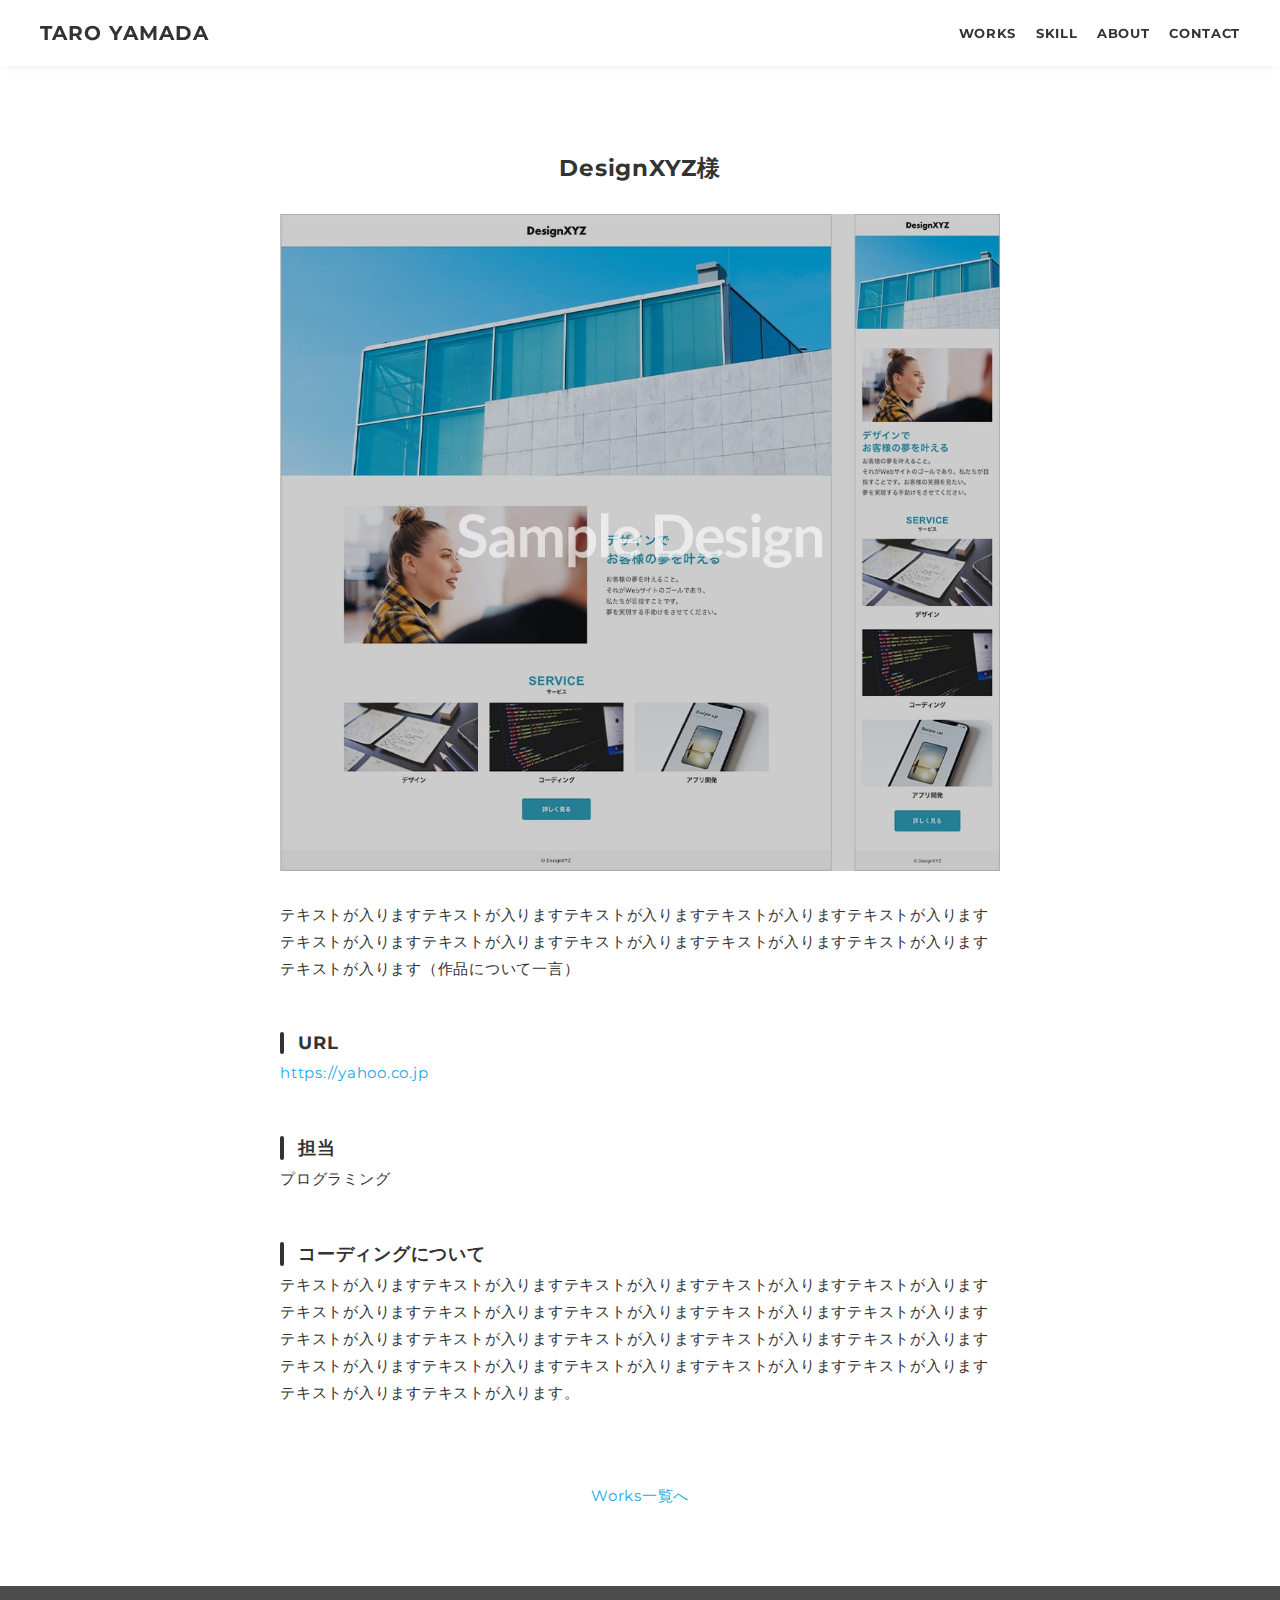
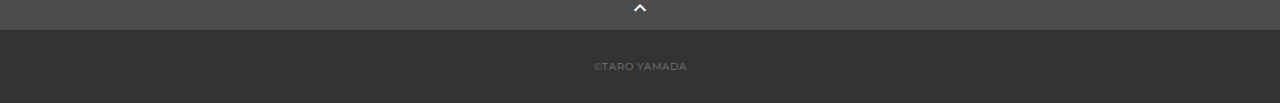
==== HachamechaPirates.html @ 8491de00 "<add> ポートフォリオのベースを追加" ====
<!DOCTYPE html>
<html>
<head>
    <meta charset="UTF-8">
    <meta name="viewport" content="width=device-width, initial-scale=1.0">
    <meta property='og:type' content='website'>
    <meta property='og:title' content='フロントエンドエンジニア YUSKAU YOKOTA ポートフォリオ'>
    <meta property='og:url' content='URLが入る'>
    <meta property='og:description' content='YUSAKU YOKOTA のポートフォリオサイトです。'>
    <meta property="og:image" content="img/ogp.png">
    <meta name="description" content="YUSAKU YOKOTA のポートフォリオサイトです" />
    <title>YUSAKU YOKOTA PORTFOLIO</title>
    <link rel="preconnect" href="https://fonts.gstatic.com">
    <link href="https://fonts.googleapis.com/css2?family=Montserrat:wght@400;700&display=swap" rel="stylesheet">
    <link href="https://fonts.googleapis.com/css?family=Material+Icons+Outlined" rel="stylesheet">
    <link href="css/ress.css" media="all" rel="stylesheet" type="text/css" />
    <link href="css/style.css" media="all" rel="stylesheet" type="text/css" />
    <link rel="shortcut icon" href="img/favicon.ico" />
    <link rel=”canonical” href=”URLが入る” />
</head>
<body>
  <div class="wrapper">

    <!-- header -->
    <header class="header ">
      <div class="container">
        <h1 class="header-logo">
          <a href="./#mv">TARO YAMADA</a>
        </h1>
        <nav class="gnav">
          <ul class="gnav-list">
            <li class="gnav-item"><a href=".#works">WORKS</a></li>
            <li class="gnav-item"><a href="./#skill">SKILL</a></li>
            <li class="gnav-item"><a href="./#about">ABOUT</a></li>
            <li class="gnav-item"><a href="./#contact">CONTACT</a></li>
          </ul>
        </nav>
      </div>
    </header>
    <!-- /header -->

    <main class="content">

      <article class="article">
        <div class="article-container">
          <h2 class="article-title">DesignXYZ様</h2>
          <div class="article-body">
            <p>
              <img src="img/works-sample.jpg" alt="">
            </p>
            <p>
              テキストが入りますテキストが入りますテキストが入りますテキストが入りますテキストが入りますテキストが入りますテキストが入りますテキストが入りますテキストが入りますテキストが入りますテキストが入ります（作品について一言）
            </p>
            <h3>URL</h3>
            <p><a href="https://yahoo.co.jp" target="_blank" rel="noopener">https://yahoo.co.jp</a></p>
            <h3>担当</h3>
            <p>プログラミング</p>
            <h3>コーディングについて</h3>
            <p>
              テキストが入りますテキストが入りますテキストが入りますテキストが入りますテキストが入りますテキストが入りますテキストが入りますテキストが入りますテキストが入りますテキストが入りますテキストが入りますテキストが入りますテキストが入りますテキストが入りますテキストが入りますテキストが入りますテキストが入りますテキストが入りますテキストが入りますテキストが入りますテキストが入りますテキストが入ります。
            </p>
          </div>
          <div class="home-link">
            <a href="./#works">Works一覧へ</a>
          </div>
        </div>
      </article>

      <div class="page-top" id="js-page-top">
        <span class="material-icons-outlined">expand_less</span>
      </div>
    </main>

    <!-- footer -->
    <footer class="footer">
      <div class="copyright">&copy;TARO YAMADA</div>
    </footer>
    <!-- /footer -->

  </div>
  <script src="https://ajax.googleapis.com/ajax/libs/jquery/3.5.1/jquery.min.js"></script>
  <script type='text/javascript' src="js/script.js"></script>
</body>
</html>
---- css/ress.css ----
/*!
 * ress.css • v3.0.1
 * MIT License
 * github.com/filipelinhares/ress
 */

/* # =================================================================
   # Global selectors
   # ================================================================= */

html {
  box-sizing: border-box;
  word-break: normal;
  -moz-tab-size: 4;
  tab-size: 4;

  -webkit-text-size-adjust: 100%; /* Prevent adjustments of font size after orientation changes in iOS */
}

*,
::before,
::after {
  box-sizing: inherit;
  background-repeat: no-repeat; /* Set `background-repeat: no-repeat` to all elements and pseudo elements */
}

::before,
::after {
  vertical-align: inherit;
  text-decoration: inherit; /* Inherit text-decoration and vertical align to ::before and ::after pseudo elements */
}

* {
  margin: 0;
  padding: 0; /* Reset `padding` and `margin` of all elements */
}

/* # =================================================================
   # General elements
   # ================================================================= */

hr {
  overflow: visible; /* Show the overflow in Edge and IE */
  height: 0; /* Add the correct box sizing in Firefox */
}

details,
main {
  display: block; /* Render the `main` element consistently in IE. */
}

summary {
  display: list-item; /* Add the correct display in all browsers */
}

small {
  font-size: 80%; /* Set font-size to 80% in `small` elements */
}

[hidden] {
  display: none; /* Add the correct display in IE */
}

abbr[title] {
  /* Add the correct text decoration in Chrome, Edge, IE, Opera, and Safari */
  text-decoration: underline;
  text-decoration: underline dotted;
  border-bottom: none; /* Remove the bottom border in Chrome 57 */
}

a {
  background-color: transparent; /* Remove the gray background on active links in IE 10 */
}

a:active,
a:hover {
  outline-width: 0; /* Remove the outline when hovering in all browsers */
}

code,
kbd,
pre,
samp {
  font-family: monospace, monospace; /* Specify the font family of code elements */
}

pre {
  font-size: 1em; /* Correct the odd `em` font sizing in all browsers */
}

b,
strong {
  font-weight: bolder; /* Add the correct font weight in Chrome, Edge, and Safari */
}

/* https://gist.github.com/unruthless/413930 */
sub,
sup {
  position: relative;
  font-size: 75%;
  line-height: 0;
  vertical-align: baseline;
}

sub {
  bottom: -.25em;
}

sup {
  top: -.5em;
}

/* # =================================================================
   # Forms
   # ================================================================= */

input {
  border-radius: 0;
}

/* Replace pointer cursor in disabled elements */
[disabled] {
  cursor: default;
}

[type="number"]::-webkit-container-spin-button,
[type="number"]::-webkit-outer-spin-button {
  height: auto; /* Correct the cursor style of increment and decrement buttons in Chrome */
}

[type="search"] {
  outline-offset: -2px; /* Correct the outline style in Safari */

  -webkit-appearance: textfield; /* Correct the odd appearance in Chrome and Safari */
}

[type="search"]::-webkit-search-decoration {
  -webkit-appearance: none; /* Remove the container padding in Chrome and Safari on macOS */
}

textarea {
  overflow: auto; /* Internet Explorer 11+ */
  resize: vertical; /* Specify textarea resizability */
}

button,
input,
optgroup,
select,
textarea {
  font: inherit; /* Specify font inheritance of form elements */
}

optgroup {
  font-weight: bold; /* Restore the font weight unset by the previous rule */
}

button {
  overflow: visible; /* Address `overflow` set to `hidden` in IE 8/9/10/11 */
}

button,
select {
  text-transform: none; /* Firefox 40+, Internet Explorer 11- */
}

/* Apply cursor pointer to button elements */
button,
[type="button"],
[type="reset"],
[type="submit"],
[role="button"] {
  cursor: pointer;
  color: inherit;
}

/* Remove container padding and border in Firefox 4+ */
button::-moz-focus-container,
[type="button"]::-moz-focus-container,
[type="reset"]::-moz-focus-container,
[type="submit"]::-moz-focus-container {
  padding: 0;
  border-style: none;
}

/* Replace focus style removed in the border reset above */
button:-moz-focusring,
[type="button"]::-moz-focus-container,
[type="reset"]::-moz-focus-container,
[type="submit"]::-moz-focus-container {
  outline: 1px dotted ButtonText;
}

button,
html [type="button"],
/* Prevent a WebKit bug where (2) destroys native `audio` and `video`controls in Android 4 */
[type="reset"],
[type="submit"] {
  -webkit-appearance: button; /* Correct the inability to style clickable types in iOS */
}

/* Remove the default button styling in all browsers */
button,
input,
select,
textarea {
  border-style: none;
  background-color: transparent;
}

/* Style select like a standard input */
select {
  -webkit-appearance: none; /* Chrome 41+ */
  -moz-appearance: none; /* Firefox 36+ */
}

select::-ms-expand {
  display: none; /* Internet Explorer 11+ */
}

select::-ms-value {
  color: currentColor; /* Internet Explorer 11+ */
}

legend {
  display: table; /* Correct the text wrapping in Edge and IE */
  max-width: 100%; /* Correct the text wrapping in Edge and IE */
  max-width: 100%; /* Correct the text wrapping in Edge 18- and IE */
  white-space: normal; /* Correct the text wrapping in Edge and IE */
  color: inherit; /* Correct the color inheritance from `fieldset` elements in IE */
  border: 0; /* Correct `color` not being inherited in IE 8/9/10/11 */
}

::-webkit-file-upload-button {
  font: inherit; /* Change font properties to `inherit` in Chrome and Safari */
  color: inherit;
  /* Correct the inability to style clickable types in iOS and Safari */

  -webkit-appearance: button;
}

/* # =================================================================
   # Specify media element style
   # ================================================================= */

img {
  border-style: none; /* Remove border when inside `a` element in IE 8/9/10 */
}

/* Add the correct vertical alignment in Chrome, Firefox, and Opera */
progress {
  vertical-align: baseline;
}

/* # =================================================================
   # Accessibility
   # ================================================================= */

/* Hide content from screens but not screenreaders */
@media screen {
  [hidden~="screen"] {
    display: inherit;
  }
  [hidden~="screen"]:not(:active):not(:focus):not(:target) {
    position: absolute !important;
    clip: rect(0 0 0 0) !important;
  }
}

/* Specify the progress cursor of updating elements */
[aria-busy="true"] {
  cursor: progress;
}

/* Specify the pointer cursor of trigger elements */
[aria-controls] {
  cursor: pointer;
}

/* Specify the unstyled cursor of disabled, not-editable, or otherwise inoperable elements */
[aria-disabled] {
  cursor: default;
}
---- css/style.css ----
body {
  font-family: "Montserrat","Helvetica Neue",Arial,"Hiragino Kaku Gothic ProN","Hiragino Sans",Meiryo,sans-serif;
  font-size: 15px;
  letter-spacing: .05em;
  color: #333;
}

a {
  transition: opacity .3s;
  text-decoration: none;
  color: #1ca9e3;
}

img {
  max-width: 100%;
  height: auto;
  vertical-align: bottom;
  border-style: none;
}



.pc-only {
  display: block;
}

.sp-only {
  display: none;
}

/*--------------------------------
 レイアウト
---------------------------------*/
.wrapper {
  padding-top: 73px;
}

.section {
  padding: 90px 0;
}

.section:nth-of-type(odd) {
  background-color: #f7f7f7;
}

.container {
  max-width: 1340px;
  margin: 0 auto;
  padding: 0 40px;
}

/*--------------------------------
 見出し
---------------------------------*/
.title {
  font-size: 34px;
  font-weight: bold;
  line-height: 1;
  margin-bottom: 40px;
  text-align: center;
  letter-spacing: .05em;
  color: #333;
}

.lead {
  font-size: 16px;
  line-height: 1.8;
  margin-bottom: 30px;
}

/*--------------------------------
ヘッダー
---------------------------------*/
.header {
  position: fixed;
  top: 0;
  z-index: 1;
  width: 100%;
  background-color: #fff;
  box-shadow: 0 5px 10px -6px rgba(0,0,0,.1);
}

.header .container {
  display: flex;
  align-items: center;
  justify-content: space-between;
  padding: 20px 40px;
}

.header-logo {
  font-size: 20px;
  font-weight: bold;
  line-height: 1.2;
  margin-right: 20px;
  letter-spacing: .05em;
}

.header-logo a {
  color: #333;
}

.gnav-list {
  display: flex;
  justify-content: space-between;
  list-style: none;
}

.gnav-item:not(:last-child) {
  margin-right: 20px;
}

.gnav-item a {
  position: relative;
  font-size: 13px;
  font-weight: bold;
  display: inline-block;
  padding: 5px 0;
  transition: .3s;
  letter-spacing: .05em;
  color: #333;
}
.gnav-item a:after {
  position: absolute;
  bottom: 0;
  left: 50%;
  width: 0;
  height: 3px;
  content: "";
  transition: .3s;
  -webkit-transform: translateX(-50%);
  transform: translateX(-50%);
  background-color: #333;
}

.gnav-item a:hover:after {
  width: 100%;
}

/*--------------------------------
 メインビジュアル
---------------------------------*/
.mv {
  display: flex;
  align-items: center;
  justify-content: center;
  height: 85vh;
  text-align: center;
}

.mv-container {
  padding: 0 40px;
}

.mv-title {
  font-size: 60px;
  font-weight: bold;
  line-height: 1.2;
  margin-bottom: 5px;
  letter-spacing: .1em;
}
.mv-subtitle {
  font-size: 20px;
  font-weight: bold;
  line-height: 1;
  margin-bottom: 40px;
  letter-spacing: .08em;
}

.mv-text {
  font-size: 16px;
  line-height: 1.8;
}

/*--------------------------------
 Works
---------------------------------*/
.works-list {
  display: flex;
  flex-wrap: wrap;
  margin-bottom: -40px;
}

.works-item {
  width: 31.74603%;
  margin-right: 1.58730%;
  margin-bottom: 40px;
  color: #333;
}

.works-item:hover {
  opacity: .9;
}

.works-item:nth-of-type(3n) {
  margin-right: 0;
}

.works-img img {
  border: 1px solid #e6e6e6;
}

.works-name {
  font-size: 12px;
  font-weight: bold;
  margin-top: 8px;
}

.works-info {
  font-size: 10px;
  margin-top: 5px;
}

/*--------------------------------
 Skill
---------------------------------*/
.skill-list {
  display: flex;
  flex-wrap: wrap;
  justify-content: space-between;
  margin-bottom: -50px;
}

.skill-item {
  display: flex;
  align-items: flex-start;
  justify-content: space-between;
  width: 48%;
  margin-bottom: 50px;
}

.skill-img {
  width: 60px;
  height: auto;
  margin-right: 20px;
}

.skill-body {
  flex: 1;
}

.skill-name {
  margin-bottom: 10px;
}

.skill-text {
  font-size: 14px;
  line-height: 1.8;
}

/*--------------------------------
 About
---------------------------------*/
.profile {
  display: flex;
  flex-wrap: wrap;
  max-width: 800px;
  margin: 0 auto;
}
.profile-img {
  width: 20%;
  margin-right: 30px;
  border-radius: 50%;
}
.profile-img img {
  border-radius: 50%;
}
.profile-body {
  flex: 1;
}

.profile-body p {
  font-size: 15px;
  line-height: 1.8;
}

.profile-body p:not(:last-child) {
  margin-bottom: 30px;
}

/*--------------------------------
 Contact
---------------------------------*/
.contact {
  text-align: center;
}

.contact-item:not(:last-child) {
  margin-right: 10px;
}

.contact-text {
  margin-top: 10px;
}
/*--------------------------------
 ページトップ
---------------------------------*/
.page-top {
  font-weight: bold;
  padding: 10px;
  cursor: pointer;
  text-align: center;
  background-color: #4c4c4c;
}

.page-top .material-icons-outlined {
  vertical-align: bottom;
  color: #fff;
}

/*--------------------------------
 フッター
---------------------------------*/
.footer {
  padding: 30px;
  background-color: #333;
}

.copyright {
  font-size: 10px;
  text-align: center;
  color: #797979;
}

/*--------------------------------
 下層：Worksページ
---------------------------------*/
.article {
  padding: 80px 0;
}

.article-container {
  max-width: 1040px;
  margin: 0 auto;
  padding: 0 20px;
}

.article-title {
  margin-bottom: 30px;
  text-align: center;
}

.article-body {
  max-width: 720px;
  margin: 0 auto;
  margin-bottom: 80px;
}

.article-body h3 {
  position: relative;
  font-size: 18px;
  margin-bottom: 5px;
  padding-left: 1em;
}

.article-body h3:not(:first-child) {
  margin-top: 50px;
}

.article-body h3::before {
  position: absolute;
  top: 0;
  left: 0;
  width: 4px;
  height: 100%;
  content: "";
  border-radius: 3px;
  background-color: #333;
}

.article-body p {
  font-size: 15px;
  line-height: 1.8;
  margin-bottom: 30px;
}

.home-link {
  text-align: center;
}

/*media Queries 767
----------------------------------------------------*/
@media screen and (max-width: 767px) {
  body {
    font-size: 14px;
  }

  .pc-only {
    display: none;
  }

  .sp-only {
    display: block;
  }

  /* 見出し */
  .title {
    font-size: 26px;
    margin-bottom: 20px;
  }

  .lead {
    font-size: 14px;
    line-height: 1.7;
    margin-bottom: 20px;
  }

  /* レイアウト */
  .wrapper {
    padding-top: 57px;
  }

  .section {
    padding: 60px 0;
  }

  .container {
    padding: 0 20px;
  }

  /* ヘッダー */
  .header .container {
    padding: 15px;
  }

  .header-logo {
    font-size: 15px;
    margin-right: 15px;
  }

  .gnav-item:not(:last-child) {
    margin-right: 10px;
  }

  .gnav-item a {
    font-size: 10px;
  }

  .gnav-item a:after {
    display: none;
  }

  /*  メインビジュアル */
  .mv {
    height: 75vh;
  }

  .mv-container {
    padding: 0 20px;
  }

  .mv-title {
    font-size: 30px;
  }
  .mv-subtitle {
    font-size: 16px;
    margin-bottom: 20px;
  }

  .mv-text {
    font-size: 14px;
    line-height: 1.7;
  }

  /* Works */
  .works-name {
    font-size: 12px;
  }

  .works-info {
    margin-top: 3px;
  }

  .works-list {
    justify-content: space-between;
  }

  .works-item {
    flex: 0 0 48%;
    margin-right: 0;
    margin-bottom: 30px;
  }

  /* Skill */
  .skill-list {
    display: block;
    margin-bottom: 0;
  }

  .skill-item {
    width: 100%;
    margin-bottom: 35px;
  }

  .skill-item:last-child {
    margin-bottom: 0;
  }

  .skill-name {
    margin-bottom: 5px;
  }

  .skill-text {
    font-size: 13px;
    line-height: 1.7;
  }

  /* About */
  .profile {
    display: block;
  }
  .profile-img {
    width: 150px;
    margin: 0 auto;
    margin-bottom: 25px;
  }

  .profile-body p {
    font-size: 14px;
    line-height: 1.7;
  }

  .profile-body p:not(:last-child) {
    margin-bottom: 20px;
  }

  /* フッター */
  .footer {
    padding: 20px;
  }

  /* 下層ページ */
  .article {
    padding: 50px 0;
  }

  .article-body h3 {
    font-size: 16px;
    padding-left: .8em;
  }

  .article-body h3:not(:first-child) {
    margin-top: 30px;
  }

  .article-body p {
    font-size: 14px;
    line-height: 1.7;
    margin-bottom: 20px;
  }
}
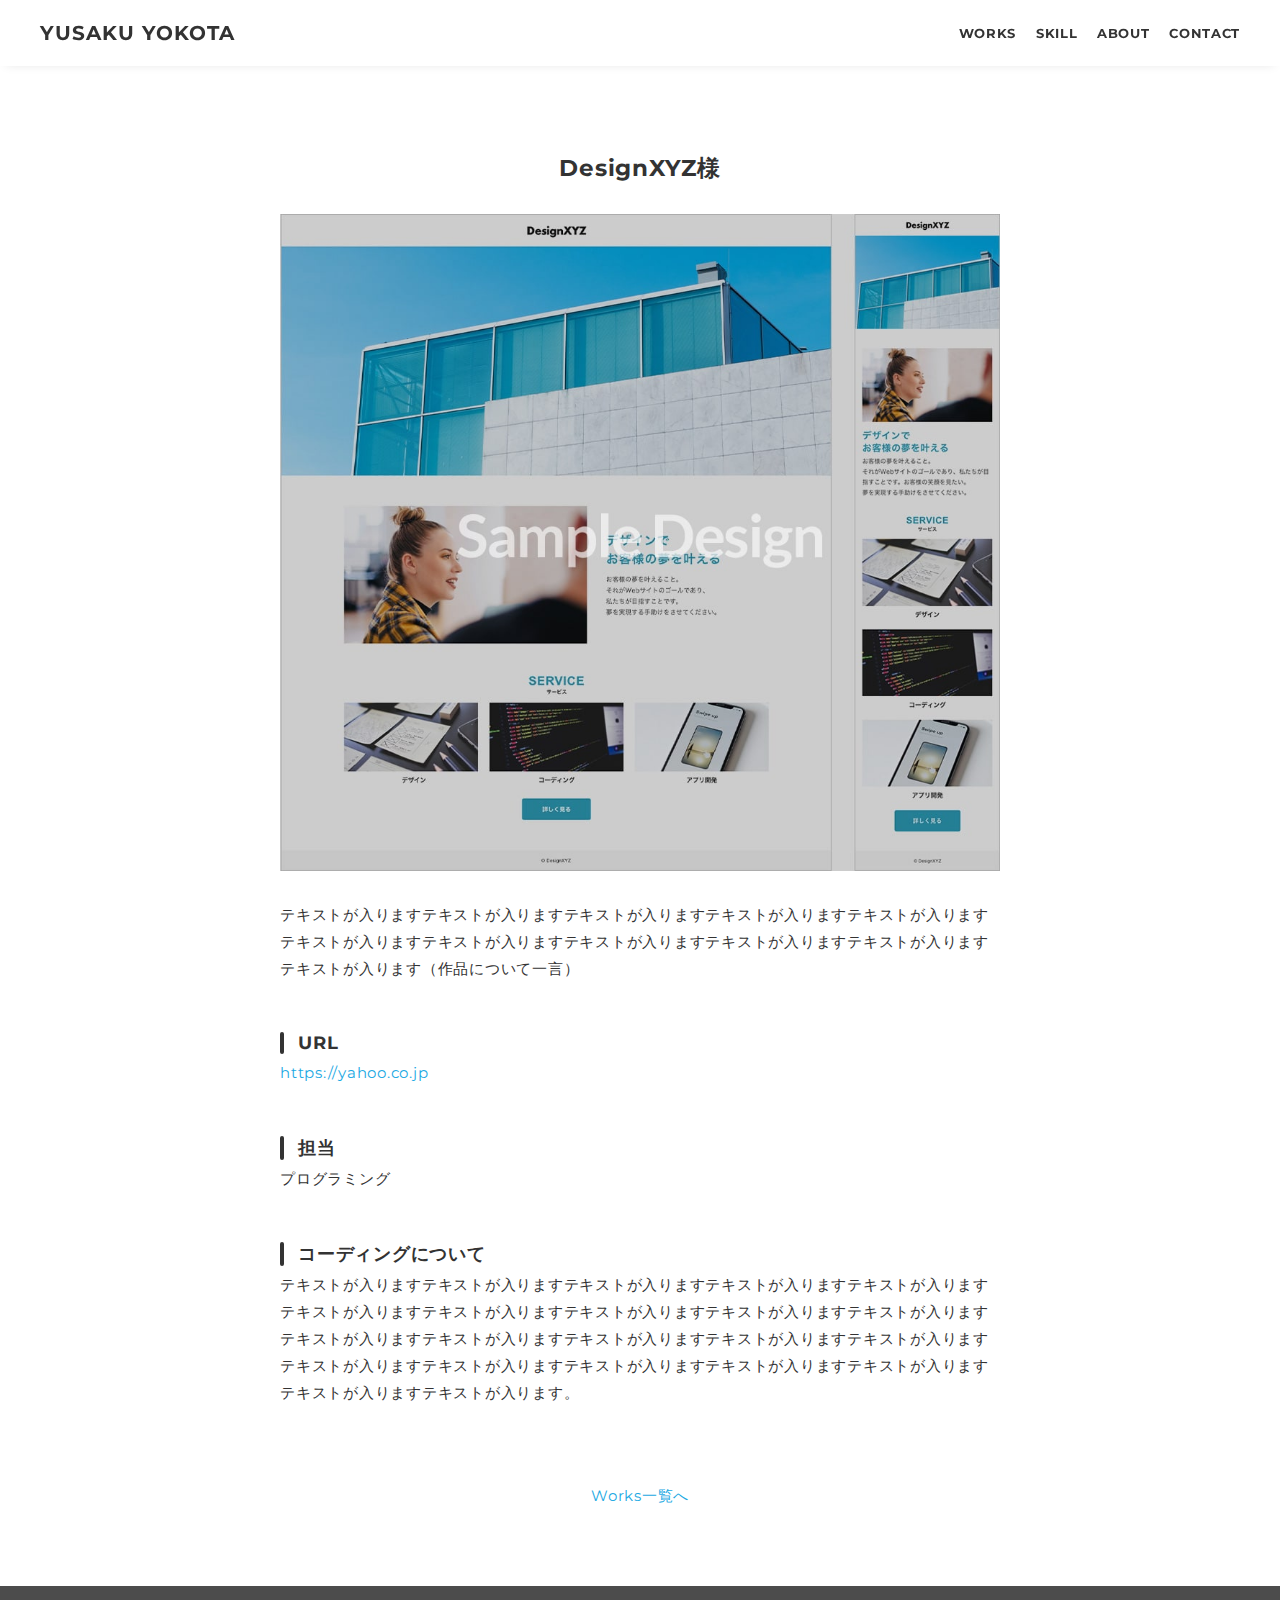
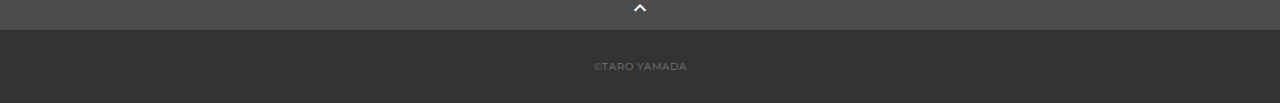
==== commit f03672ea: "MosquitoSnipe.html作成" ====
--- a/HachamechaPirates.html
+++ b/HachamechaPirates.html
@@ -25,7 +25,7 @@
     <header class="header ">
       <div class="container">
         <h1 class="header-logo">
-          <a href="./#mv">TARO YAMADA</a>
+          <a href="./#mv">YUSAKU YOKOTA</a>
         </h1>
         <nav class="gnav">
           <ul class="gnav-list">
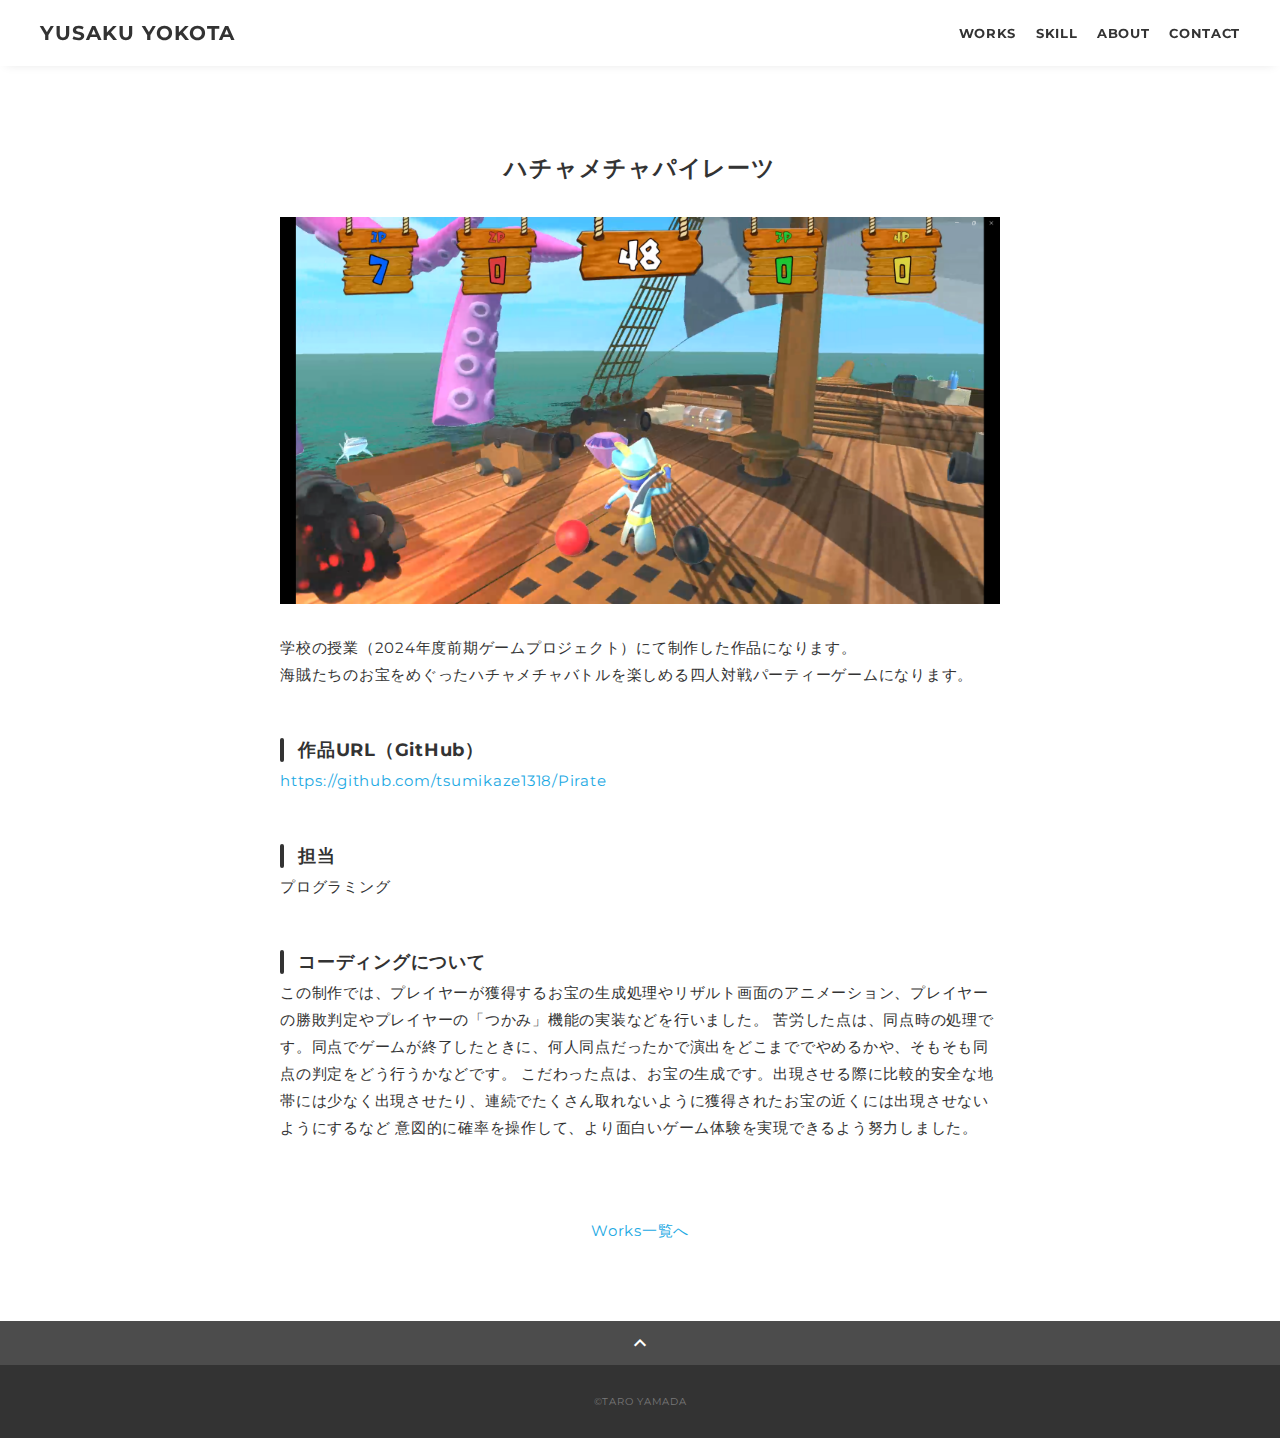
==== commit f75f2d39: "いったん作業完了" ====
--- a/HachamechaPirates.html
+++ b/HachamechaPirates.html
@@ -4,7 +4,7 @@
     <meta charset="UTF-8">
     <meta name="viewport" content="width=device-width, initial-scale=1.0">
     <meta property='og:type' content='website'>
-    <meta property='og:title' content='フロントエンドエンジニア YUSKAU YOKOTA ポートフォリオ'>
+    <meta property='og:title' content='フロントエンドエンジニア志望 YUSKAU YOKOTA ポートフォリオ'>
     <meta property='og:url' content='URLが入る'>
     <meta property='og:description' content='YUSAKU YOKOTA のポートフォリオサイトです。'>
     <meta property="og:image" content="img/ogp.png">
@@ -25,7 +25,7 @@
     <header class="header ">
       <div class="container">
         <h1 class="header-logo">
-          <a href="./#mv">YUSAKU YOKOTA</a>
+          <a href=".">YUSAKU YOKOTA</a>
         </h1>
         <nav class="gnav">
           <ul class="gnav-list">
@@ -43,21 +43,25 @@
 
       <article class="article">
         <div class="article-container">
-          <h2 class="article-title">DesignXYZ様</h2>
+          <h2 class="article-title">ハチャメチャパイレーツ</h2>
           <div class="article-body">
             <p>
-              <img src="img/works-sample.jpg" alt="">
+              <img src="img/Hacha_GameImage.png" alt="">
             </p>
             <p>
-              テキストが入りますテキストが入りますテキストが入りますテキストが入りますテキストが入りますテキストが入りますテキストが入りますテキストが入りますテキストが入りますテキストが入りますテキストが入ります（作品について一言）
+              学校の授業（2024年度前期ゲームプロジェクト）にて制作した作品になります。<br>
+              海賊たちのお宝をめぐったハチャメチャバトルを楽しめる四人対戦パーティーゲームになります。
             </p>
-            <h3>URL</h3>
-            <p><a href="https://yahoo.co.jp" target="_blank" rel="noopener">https://yahoo.co.jp</a></p>
+            <h3>作品URL（GitHub）</h3>
+            <p><a href="https://github.com/tsumikaze1318/Pirate" target="_blank" rel="noopener">https://github.com/tsumikaze1318/Pirate</a></p>
             <h3>担当</h3>
             <p>プログラミング</p>
             <h3>コーディングについて</h3>
             <p>
-              テキストが入りますテキストが入りますテキストが入りますテキストが入りますテキストが入りますテキストが入りますテキストが入りますテキストが入りますテキストが入りますテキストが入りますテキストが入りますテキストが入りますテキストが入りますテキストが入りますテキストが入りますテキストが入りますテキストが入りますテキストが入りますテキストが入りますテキストが入りますテキストが入りますテキストが入ります。
+              この制作では、プレイヤーが獲得するお宝の生成処理やリザルト画面のアニメーション、プレイヤーの勝敗判定やプレイヤーの「つかみ」機能の実装などを行いました。
+              苦労した点は、同点時の処理です。同点でゲームが終了したときに、何人同点だったかで演出をどこまででやめるかや、そもそも同点の判定をどう行うかなどです。
+              こだわった点は、お宝の生成です。出現させる際に比較的安全な地帯には少なく出現させたり、連続でたくさん取れないように獲得されたお宝の近くには出現させないようにするなど
+              意図的に確率を操作して、より面白いゲーム体験を実現できるよう努力しました。
             </p>
           </div>
           <div class="home-link">
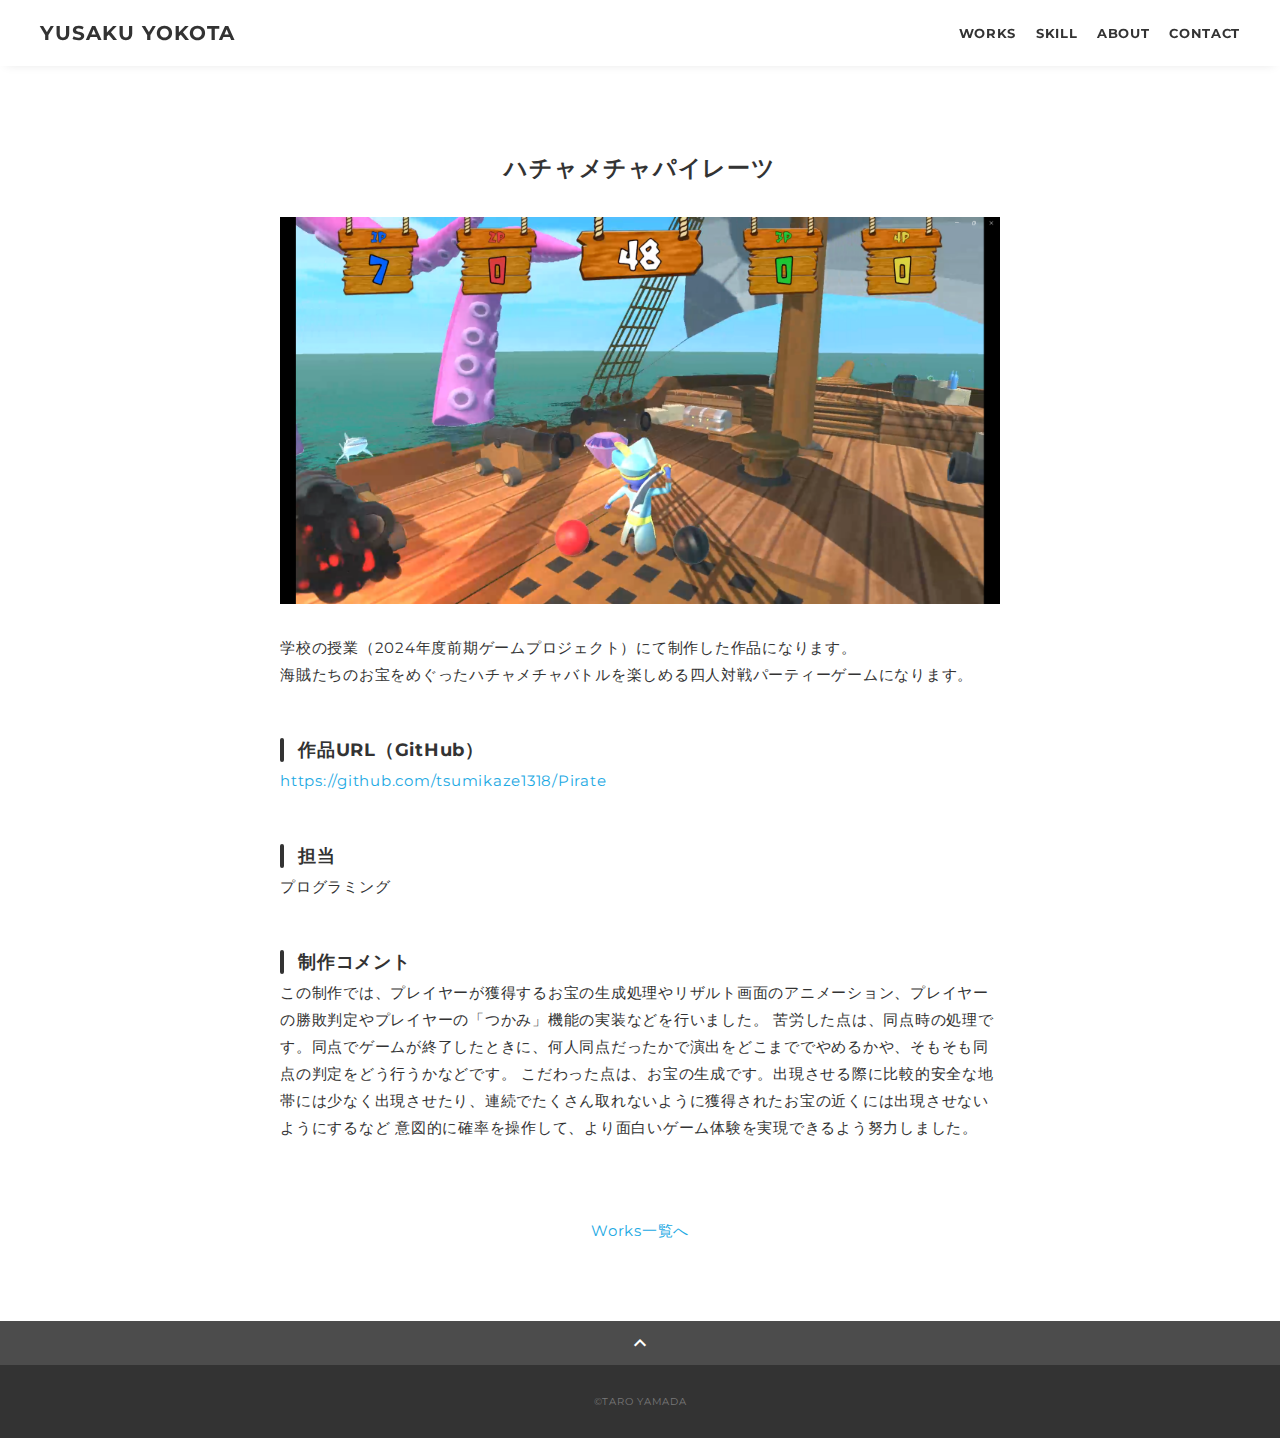
==== commit fc655713: "誤字修正" ====
--- a/HachamechaPirates.html
+++ b/HachamechaPirates.html
@@ -4,7 +4,7 @@
     <meta charset="UTF-8">
     <meta name="viewport" content="width=device-width, initial-scale=1.0">
     <meta property='og:type' content='website'>
-    <meta property='og:title' content='フロントエンドエンジニア志望 YUSKAU YOKOTA ポートフォリオ'>
+    <meta property='og:title' content='ゲームプログラマー（クライアントエンジニア）志望 YUSKAU YOKOTA ポートフォリオ'>
     <meta property='og:url' content='URLが入る'>
     <meta property='og:description' content='YUSAKU YOKOTA のポートフォリオサイトです。'>
     <meta property="og:image" content="img/ogp.png">
@@ -56,7 +56,7 @@
             <p><a href="https://github.com/tsumikaze1318/Pirate" target="_blank" rel="noopener">https://github.com/tsumikaze1318/Pirate</a></p>
             <h3>担当</h3>
             <p>プログラミング</p>
-            <h3>コーディングについて</h3>
+            <h3>制作コメント</h3>
             <p>
               この制作では、プレイヤーが獲得するお宝の生成処理やリザルト画面のアニメーション、プレイヤーの勝敗判定やプレイヤーの「つかみ」機能の実装などを行いました。
               苦労した点は、同点時の処理です。同点でゲームが終了したときに、何人同点だったかで演出をどこまででやめるかや、そもそも同点の判定をどう行うかなどです。
